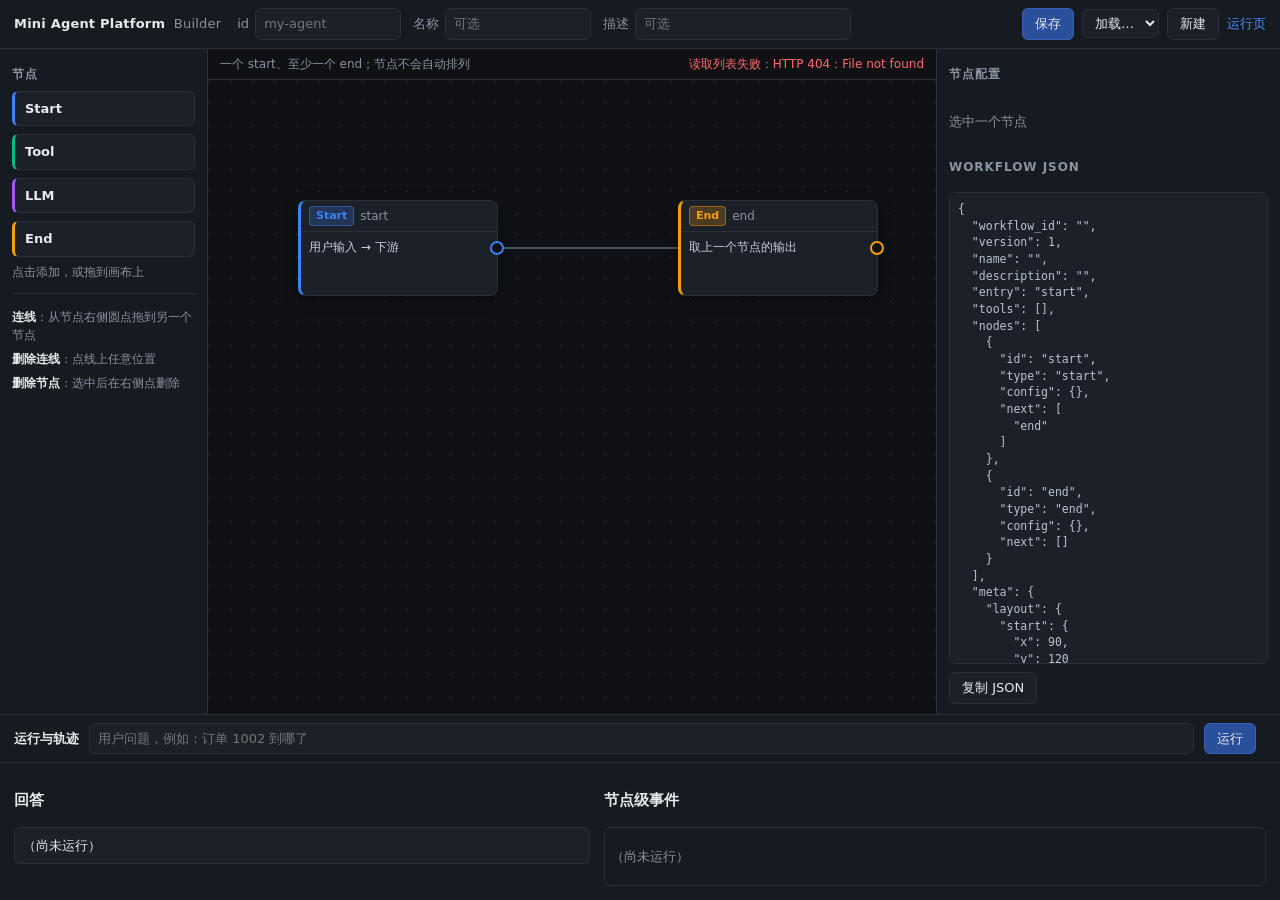
==== web/builder/index.html @ 5d051aab "feat(builder): 零依赖拖拽画布，产出可直接保存运行的 Workflow JSON；工具必填参数在保存前校验" ====
<!DOCTYPE html>
<html lang="zh-CN">
<head>
<meta charset="utf-8" />
<meta name="viewport" content="width=device-width, initial-scale=1" />
<title>Agent Builder · Mini Agent Platform</title>
<link rel="stylesheet" href="style.css" />
</head>
<body>

<header class="topbar">
  <div class="brand">Mini Agent Platform <span class="sub">Builder</span></div>
  <div class="fields">
    <label>id <input id="wf-id" placeholder="my-agent" size="14" spellcheck="false" /></label>
    <label>名称 <input id="wf-name" placeholder="可选" size="14" /></label>
    <label>描述 <input id="wf-desc" placeholder="可选" size="24" /></label>
  </div>
  <div class="actions">
    <button id="btn-save" class="primary">保存</button>
    <select id="wf-list"><option value="">加载…</option></select>
    <button id="btn-new">新建</button>
    <a class="link" href="/ui/" target="_blank" rel="noopener">运行页</a>
  </div>
</header>

<main>
  <aside class="palette">
    <h2>节点</h2>
    <div id="palette"></div>
    <p class="tip">点击添加，或拖到画布上</p>
    <div class="legend">
      <p><b>连线</b>：从节点右侧圆点拖到另一个节点</p>
      <p><b>删除连线</b>：点线上任意位置</p>
      <p><b>删除节点</b>：选中后在右侧点删除</p>
    </div>
  </aside>

  <section class="canvas-wrap">
    <div class="canvas-toolbar">
      <span id="canvas-hint">一个 start、至少一个 end；节点不会自动排列</span>
      <span class="spacer"></span>
      <span id="save-state" class="status"></span>
    </div>
    <div id="scroller" class="scroller">
      <div id="canvas" class="canvas">
        <svg id="edges" class="edges" xmlns="http://www.w3.org/2000/svg"></svg>
      </div>
    </div>
  </section>

  <aside class="inspector">
    <h2>节点配置</h2>
    <div id="inspector"><p class="muted">选中一个节点</p></div>
    <h2>Workflow JSON</h2>
    <pre id="json" class="json">{}</pre>
    <div class="json-actions">
      <button id="btn-copy">复制 JSON</button>
      <span id="copy-state" class="status"></span>
    </div>
  </aside>
</main>

<section class="runbar">
  <div class="run-head">
    <strong>运行与轨迹</strong>
    <input id="question" placeholder="用户问题，例如：订单 1002 到哪了" />
    <button id="btn-run" class="primary">运行</button>
    <span id="run-state" class="status"></span>
  </div>
  <div class="run-body">
    <div class="run-answer">
      <h3>回答</h3>
      <pre id="answer" class="answer">（尚未运行）</pre>
    </div>
    <div class="run-trace">
      <h3>节点级事件</h3>
      <div id="timeline" class="timeline"><p class="muted">（尚未运行）</p></div>
    </div>
  </div>
</section>

<script src="app.js"></script>
</body>
</html>
---- web/builder/style.css ----
/* Builder 的样式：深色，与 /ui/ 运行页保持同一套观感。
   不引任何外部字体或框架，离线可用。 */

:root {
  --bg: #0f1115;
  --panel: #161a21;
  --panel-2: #1c2129;
  --line: #2a3038;
  --text: #e6e9ee;
  --muted: #8a93a0;
  --accent: #4f8cff;
  --ok: #3ecf8e;
  --err: #ff6b6b;
  --start: #3b82f6;
  --tool: #10b981;
  --llm: #a855f7;
  --end: #f59e0b;
}

* { box-sizing: border-box; }

html, body {
  height: 100%;
  margin: 0;
}

body {
  display: grid;
  grid-template-rows: auto minmax(0, 1fr) auto;
  background: var(--bg);
  color: var(--text);
  font: 13px/1.5 "Segoe UI", "Microsoft YaHei", system-ui, sans-serif;
}

/* ---------- 顶栏 ---------- */

.topbar {
  display: flex;
  align-items: center;
  gap: 16px;
  padding: 8px 14px;
  background: var(--panel);
  border-bottom: 1px solid var(--line);
  flex-wrap: wrap;
}

.brand { font-weight: 600; letter-spacing: .2px; }
.brand .sub { color: var(--muted); font-weight: 400; margin-left: 4px; }

.fields { display: flex; gap: 12px; flex-wrap: wrap; }
.fields label { color: var(--muted); display: flex; align-items: center; gap: 6px; }

input, textarea, select {
  background: var(--panel-2);
  color: var(--text);
  border: 1px solid var(--line);
  border-radius: 6px;
  padding: 5px 8px;
  font: inherit;
  outline: none;
}

input:focus, textarea:focus, select:focus { border-color: var(--accent); }
textarea { width: 100%; resize: vertical; font-family: ui-monospace, Consolas, monospace; font-size: 12px; }

.actions { margin-left: auto; display: flex; gap: 8px; align-items: center; }
.link { color: var(--accent); text-decoration: none; }
.link:hover { text-decoration: underline; }

button {
  background: var(--panel-2);
  color: var(--text);
  border: 1px solid var(--line);
  border-radius: 6px;
  padding: 5px 12px;
  font: inherit;
  cursor: pointer;
}
button:hover { border-color: var(--accent); }
button.primary { background: #2a4f9b; border-color: #3a63b8; }
button.primary:hover { background: #335cb0; }
button.danger { border-color: #6b2b2b; color: #ffb3b3; }
button:disabled { opacity: .5; cursor: default; }

/* ---------- 三栏 ---------- */

main {
  display: grid;
  grid-template-columns: 208px minmax(0, 1fr) 344px;
  min-height: 0;
}

aside { background: var(--panel); overflow: auto; }
aside.palette { border-right: 1px solid var(--line); padding: 10px 12px; }
aside.inspector { border-left: 1px solid var(--line); padding: 10px 12px; display: flex; flex-direction: column; gap: 8px; }

aside h2 {
  font-size: 12px;
  text-transform: uppercase;
  letter-spacing: .08em;
  color: var(--muted);
  margin: 6px 0 8px;
  font-weight: 600;
}
aside h3 { font-size: 12px; color: var(--muted); margin: 0 0 6px; font-weight: 600; }

#palette { display: flex; flex-direction: column; gap: 8px; }

.pal-btn {
  display: flex;
  align-items: center;
  gap: 8px;
  border: 1px solid var(--line);
  border-left: 3px solid var(--c, var(--accent));
  border-radius: 6px;
  padding: 7px 10px;
  background: var(--panel-2);
  cursor: grab;
  user-select: none;
}
.pal-btn:hover { border-color: var(--accent); }
.pal-btn b { font-weight: 600; }

.tip, .legend p { color: var(--muted); font-size: 12px; margin: 6px 0; }
.legend { margin-top: 12px; border-top: 1px solid var(--line); padding-top: 8px; }
.legend b { color: var(--text); font-weight: 600; }

/* ---------- 画布 ---------- */

.canvas-wrap { display: flex; flex-direction: column; min-width: 0; min-height: 0; }

.canvas-toolbar {
  display: flex;
  align-items: center;
  gap: 10px;
  padding: 6px 12px;
  border-bottom: 1px solid var(--line);
  color: var(--muted);
  font-size: 12px;
}
.spacer { flex: 1; }

.status { color: var(--muted); font-size: 12px; }
.status.ok { color: var(--ok); }
.status.err { color: var(--err); }

.scroller { flex: 1; overflow: auto; background:
  radial-gradient(circle at 1px 1px, #1d232c 1px, transparent 0) 0 0 / 22px 22px;
}

.canvas { position: relative; width: 2600px; height: 1800px; }

.edges { position: absolute; inset: 0; width: 100%; height: 100%; overflow: visible; }

.edge {
  fill: none;
  stroke: #4a5568;
  stroke-width: 2;
  pointer-events: stroke;
  cursor: pointer;
}
.edge:hover { stroke: var(--err); stroke-width: 3; }
.edge.temp { stroke: var(--accent); stroke-dasharray: 5 4; pointer-events: none; }

.node {
  position: absolute;
  width: 200px;
  height: 96px;
  background: var(--panel-2);
  border: 1px solid var(--line);
  border-left: 3px solid var(--c, var(--accent));
  border-radius: 8px;
  cursor: default;
  user-select: none;
  box-shadow: 0 4px 14px rgba(0, 0, 0, .35);
  display: flex;
  flex-direction: column;
}
.node.sel { border-color: var(--accent); box-shadow: 0 0 0 2px rgba(79, 140, 255, .35), 0 4px 14px rgba(0, 0, 0, .35); }

.node-head {
  display: flex;
  align-items: center;
  gap: 6px;
  padding: 5px 8px;
  border-bottom: 1px solid var(--line);
  cursor: grab;
}
.node-head:active { cursor: grabbing; }

.badge {
  font-size: 11px;
  font-weight: 600;
  padding: 1px 6px;
  border-radius: 4px;
  background: color-mix(in srgb, var(--c, var(--accent)) 22%, transparent);
  color: var(--c, var(--accent));
  border: 1px solid color-mix(in srgb, var(--c, var(--accent)) 45%, transparent);
}

.nid { color: var(--muted); font-size: 12px; overflow: hidden; text-overflow: ellipsis; white-space: nowrap; }

.node-body {
  padding: 6px 8px;
  color: #c8cfda;
  font-size: 12px;
  overflow: hidden;
  text-overflow: ellipsis;
  display: -webkit-box;
  -webkit-line-clamp: 2;
  -webkit-box-orient: vertical;
  flex: 1;
}

.port {
  position: absolute;
  right: -7px;
  top: 50%;
  width: 14px;
  height: 14px;
  margin-top: -7px;
  border-radius: 50%;
  background: var(--bg);
  border: 2px solid var(--c, var(--accent));
  cursor: crosshair;
}
.port:hover { background: var(--c, var(--accent)); }

/* ---------- 检查器 ---------- */

.ins-head { display: flex; align-items: center; gap: 8px; margin-bottom: 8px; }
.ins-head button { margin-left: auto; }

#inspector label { display: block; color: var(--muted); font-size: 12px; margin-bottom: 10px; }
#inspector label input, #inspector label select, #inspector label textarea { margin-top: 4px; display: block; }
#inspector label input, #inspector label select { width: 100%; }

.hint { color: var(--muted); font-size: 12px; margin: 4px 0 10px; }
.muted { color: var(--muted); }

.json {
  flex: 1;
  min-height: 120px;
  margin: 0;
  padding: 8px;
  background: var(--panel-2);
  border: 1px solid var(--line);
  border-radius: 6px;
  font-family: ui-monospace, Consolas, monospace;
  font-size: 11.5px;
  line-height: 1.45;
  overflow: auto;
  color: #b9c3d1;
  white-space: pre-wrap;
  word-break: break-all;
}
.json-actions { display: flex; align-items: center; gap: 8px; }

/* ---------- 运行条 ---------- */

.runbar { border-top: 1px solid var(--line); background: var(--panel); }

.run-head {
  display: flex;
  align-items: center;
  gap: 10px;
  padding: 8px 14px;
  border-bottom: 1px solid var(--line);
}
.run-head input { flex: 1; min-width: 200px; }

.run-body {
  display: grid;
  grid-template-columns: minmax(0, 1fr) minmax(0, 1.15fr);
  gap: 14px;
  padding: 10px 14px 14px;
  max-height: 34vh;
}

.run-answer, .run-trace { display: flex; flex-direction: column; min-width: 0; min-height: 0; }

.answer {
  margin: 0;
  padding: 8px;
  background: var(--panel-2);
  border: 1px solid var(--line);
  border-radius: 6px;
  white-space: pre-wrap;
  overflow: auto;
  max-height: 24vh;
}

.timeline { overflow: auto; max-height: 24vh; border: 1px solid var(--line); border-radius: 6px; padding: 6px; }

.tl-head { color: var(--muted); font-size: 12px; margin-bottom: 6px; }

.tl-row {
  display: grid;
  grid-template-columns: 30px 130px minmax(0, 1fr);
  gap: 8px;
  align-items: baseline;
  padding: 3px 4px;
  border-radius: 4px;
  font-size: 12px;
}
.tl-row:nth-child(odd) { background: rgba(255, 255, 255, .02); }
.tl-row .seq { color: var(--muted); font-family: ui-monospace, Consolas, monospace; }
.tl-row .k { font-weight: 600; }
.tl-row .d { color: var(--muted); overflow: hidden; text-overflow: ellipsis; white-space: nowrap; }
.tl-row details { grid-column: 1 / -1; }
.tl-row details pre {
  margin: 4px 0 2px;
  padding: 6px;
  background: var(--bg);
  border: 1px solid var(--line);
  border-radius: 4px;
  white-space: pre-wrap;
  word-break: break-all;
  max-height: 160px;
  overflow: auto;
}

.tl-row.start .k { color: var(--start); }
.tl-row.end .k { color: var(--end); }
.tl-row.tool .k { color: var(--tool); }
.tl-row.llm .k { color: var(--llm); }
.tl-row.error .k { color: var(--err); }
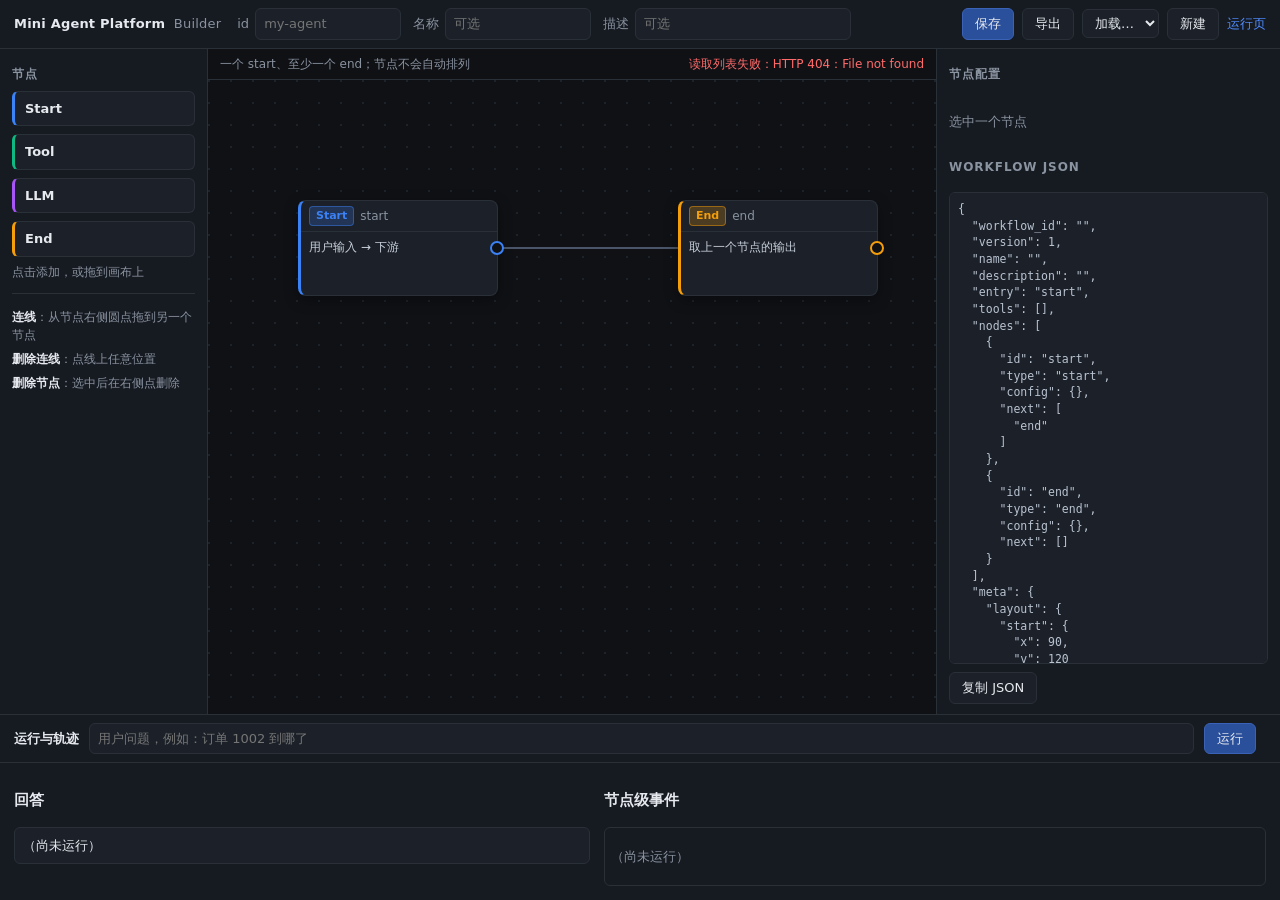
==== commit 663582ee: "偏好数据构造 + 画布导出 - pipeline/pref.py: 同 task/split 且用户轮逐字一致才配对；默认禁跨 Agent - 一侧缺 agent 字段时允许配对，但标 agent_v" ====
--- a/web/builder/index.html
+++ b/web/builder/index.html
@@ -17,6 +17,7 @@
   </div>
   <div class="actions">
     <button id="btn-save" class="primary">保存</button>
+    <button id="btn-export" title="下载 JSON 定义，可发给别人或放进版本库">导出</button>
     <select id="wf-list"><option value="">加载…</option></select>
     <button id="btn-new">新建</button>
     <a class="link" href="/ui/" target="_blank" rel="noopener">运行页</a>
--- a/web/builder/style.css
+++ b/web/builder/style.css
@@ -256,6 +256,33 @@
 }
 .json-actions { display: flex; align-items: center; gap: 8px; }
 
+/* 参数行：一个参数一块，值输入框 + 变量下拉 */
+.param {
+  border: 1px solid var(--line);
+  border-radius: 6px;
+  padding: 6px 8px;
+  margin-bottom: 8px;
+  background: var(--panel-2);
+}
+.param-head { display: flex; align-items: center; gap: 6px; margin-bottom: 5px; }
+.pname { font-family: ui-monospace, Consolas, monospace; font-size: 12px; }
+.ptype { font-size: 11px; color: var(--muted); }
+.pneed {
+  margin-left: auto; font-size: 11px; color: #ffb3b3;
+  border: 1px solid #6b2b2b; border-radius: 4px; padding: 0 5px;
+}
+.popt {
+  margin-left: auto; font-size: 11px; color: var(--muted);
+  border: 1px solid var(--line); border-radius: 4px; padding: 0 5px;
+}
+.param-line { display: grid; grid-template-columns: minmax(0, 1fr) 104px; gap: 6px; }
+.param-line input, .param-line select { width: 100%; }
+.pdesc { margin: 5px 0 0; font-size: 11px; color: var(--muted); line-height: 1.45; }
+
+details.adv { margin-top: 6px; }
+details.adv summary { cursor: pointer; color: var(--muted); font-size: 12px; }
+details.adv textarea { margin-top: 6px; }
+
 /* ---------- 运行条 ---------- */
 
 .runbar { border-top: 1px solid var(--line); background: var(--panel); }
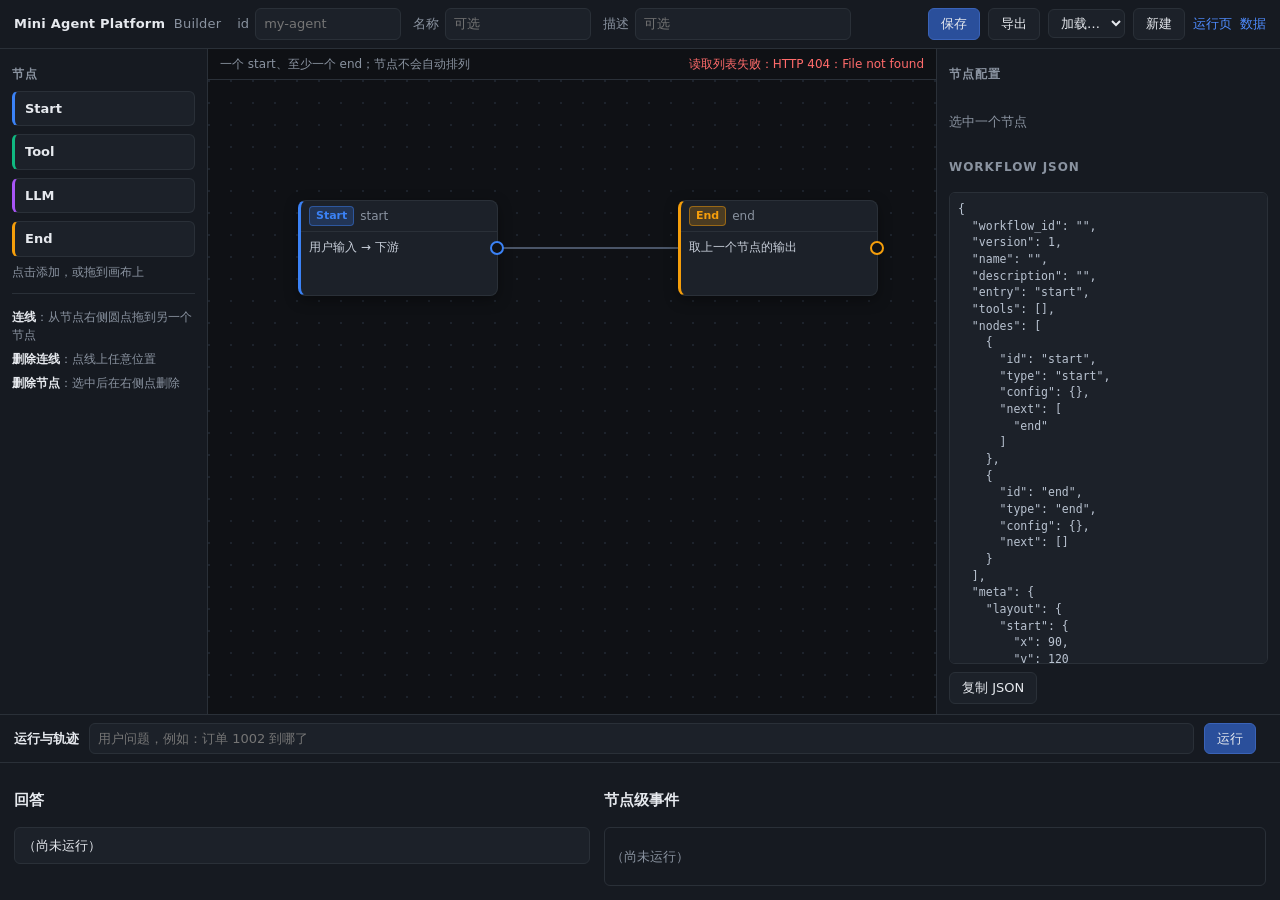
==== commit a4e2ba05: "数据产物页：经验库预览 + 训练/评估集下载 + 质量报告 - GET /memory: 经验列表与失败类型分布 - GET /memory/preview: 复用 render_for_task，返" ====
--- a/web/builder/index.html
+++ b/web/builder/index.html
@@ -21,6 +21,7 @@
     <select id="wf-list"><option value="">加载…</option></select>
     <button id="btn-new">新建</button>
     <a class="link" href="/ui/" target="_blank" rel="noopener">运行页</a>
+    <a class="link" href="/ui/data/" target="_blank" rel="noopener">数据</a>
   </div>
 </header>
 
